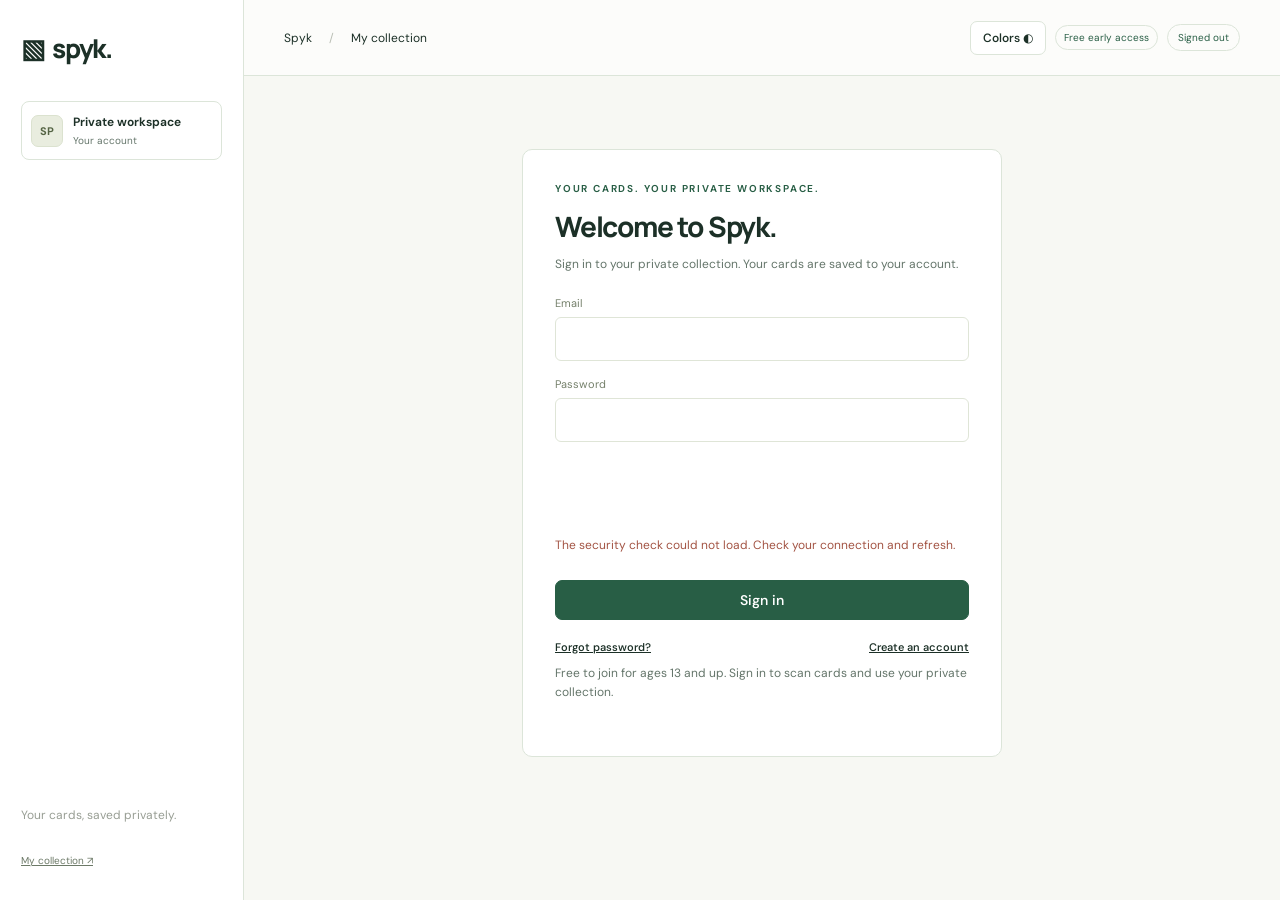
==== index.html @ b9aa3f54 "Deploy 7e55aa4 from ashtonarnold27/spyk Open public sign-up with a Turnstile bot check  Sign-up, sig" ====
<!doctype html><html lang="en"><head><meta charset="utf-8"><meta name="viewport" content="width=device-width,initial-scale=1"><meta name="referrer" content="no-referrer"><title>Spyk — Private account</title><link rel="stylesheet" href="style.css?v=8663f140e56a"><link rel="stylesheet" href="account.css?v=803fe51d1ccd"><link rel="stylesheet" href="spyk-theme.css?v=c31dade83430"><script src="brand.js?v=12ba08f41a28" defer></script></head><body class="account-page"><aside><a class="brand" href="/">▧ &nbsp;spyk.</a><div class="workspace"><span class="avatar">SP</span><div>Private workspace<small id="account-label">Your account</small></div></div><nav><button id="show-inventory" class="active">▦ <span>My inventory</span></button><button id="show-drafts">▤ <span>My listing drafts</span></button><button id="show-rules">↗ <span>My watch rules</span></button></nav><div class="sidebar-bottom"><p>Your cards, saved privately.</p><a href="/account.html">My collection ↗</a></div></aside><div class="shell"><header><div>Spyk <span class="slash">/</span> My collection</div><div class="actions"><div class="theme-control"><button class="theme-toggle" id="theme-toggle" type="button" aria-expanded="false" aria-controls="theme-options">Colors ◐</button><div class="theme-options" id="theme-options" role="group" aria-label="Color combinations" hidden><button type="button" data-theme-option="mint" aria-pressed="true"><span class="theme-chip mint" aria-hidden="true"></span>Forest &amp; lime</button><button type="button" data-theme-option="blue" aria-pressed="false"><span class="theme-chip blue" aria-hidden="true"></span>Ink &amp; sky</button><button type="button" data-theme-option="coral" aria-pressed="false"><span class="theme-chip coral" aria-hidden="true"></span>Plum &amp; peach</button></div></div><span class="account-free-badge">Free early access</span><span id="sync-status" class="local-pill">Signed out</span><button id="sign-out" hidden>Sign out</button><button id="delete-account" class="danger" hidden>Delete account</button></div></header><main id="account-main" aria-live="polite"><p>Loading secure account…</p></main></div><dialog id="account-modal"><div id="account-modal-body"></div></dialog><div id="account-toast" role="status"></div><script src="account-config.js?v=8004a2ff838c"></script><script src="account.js?v=3cec52e2eed4" defer></script></body></html>
---- style.css ----
@import url('https://fonts.googleapis.com/css2?family=DM+Sans:wght@400;450;500;550;600;650;700&family=Manrope:wght@400;500;600;650;700;750;800&display=swap');
:root{--ink:#202923;--muted:#7c837d;--green:#376548;--lime:#d9edaf;--line:#e6e9e2;--paper:#f7f8f4;--white:#fff;--amber:#9a702e}*{box-sizing:border-box}body{margin:0;background:var(--paper);color:var(--ink);font-family:'DM Sans',sans-serif;font-size:14px}button,input,select,textarea{font:inherit}button,a,input,select{touch-action:manipulation}button{cursor:pointer}button{border:1px solid var(--line);border-radius:7px;background:white;padding:10px 15px;color:var(--ink);font-weight:550}button:hover{background:#f0f4e9}button:focus-visible,a:focus-visible{outline:3px solid #94b777;outline-offset:3px}a{color:inherit}aside{width:244px;background:#fff;border-right:1px solid var(--line);position:fixed;inset:0 auto 0 0;padding:30px 21px;display:flex;flex-direction:column}.brand{font-family:Manrope,sans-serif;font-size:26px;font-weight:800;text-decoration:none;letter-spacing:-1.3px;display:flex;align-items:center;gap:8px}.mark{background:var(--green);color:var(--lime);font-size:25px;padding:0 6px;border-radius:7px;letter-spacing:0;transform:rotate(-7deg)}.brand-dot{color:var(--green);margin-left:-9px}.workspace{display:flex;align-items:center;gap:10px;margin:35px 0 32px;border:1px solid var(--line);padding:12px 9px;border-radius:8px;font-size:12px;font-weight:650}.workspace small{display:block;color:var(--muted);font-size:10px;margin-top:4px;font-weight:400}.avatar{background:#e9eddf;border:1px solid #dbe2cf;display:inline-grid;place-items:center;border-radius:7px;width:32px;height:32px;color:#556444;font-size:11px;font-weight:700}.nav-label{font-size:9px;font-weight:700;letter-spacing:1.5px;color:#93998f;display:flex;align-items:center;justify-content:space-between;margin:0 12px 14px}.nav-label button{padding:0;border:0;font-size:20px;background:none;color:var(--muted)}nav{margin-bottom:31px}nav button,#inventory-nav button{display:flex;align-items:center;gap:12px;width:100%;border:0;text-align:left;background:transparent;padding:13px 12px;margin:3px 0;color:#697168;font-size:13px}nav button.active{background:#eaf1e2;color:#365c3e}nav button span{flex:1}nav b{font-size:10px;background:#dbe6cd;padding:2px 6px;border-radius:4px}#inventory-nav button{font-size:12px}#inventory-nav .inv-dot{width:7px;height:7px;border-radius:50%;background:#a8bc92}#inventory-nav button.selected{background:#f4f6f0}#inventory-nav .count{margin-left:auto;color:#a1a79e}.sidebar-bottom{margin-top:auto;color:#6c7967;font-size:10px}.status-dot,.local-pill i{display:inline-block;width:5px;height:5px;background:#65965b;border-radius:50%;margin-right:5px}.sidebar-bottom p{font-size:12px;color:#989e94;line-height:1.8;margin:12px 0 25px}.sidebar-bottom button{background:none;border:0;border-top:1px solid var(--line);border-radius:0;width:100%;text-align:left;font-size:12px;padding-left:0}.shell{margin-left:244px}header{height:76px;border-bottom:1px solid var(--line);display:flex;align-items:center;justify-content:space-between;padding:0 40px;background:#fcfcfa;font-size:12px}.breadcrumb{color:#969b92}.slash{color:#b9beb4;margin:0 14px}.header-right{display:flex;align-items:center;gap:20px}.local-pill{font-size:10px;color:#7f8879;border:1px solid var(--line);padding:6px 10px;border-radius:30px}.small{width:29px;height:29px}main{max-width:1500px;margin:auto;padding:38px 40px;min-height:calc(100vh - 126px)}h1,h2,h3{font-family:Manrope,sans-serif}h1{font-size:32px;letter-spacing:-1.2px;margin:0 0 10px;font-weight:750}h2{font-size:19px;letter-spacing:-.5px;margin:0 0 8px}h3{font-size:14px;margin:0 0 8px}p{color:var(--muted);line-height:1.6;margin:0}.eyebrow{font-size:10px;letter-spacing:1.8px;color:#77876a;font-weight:650;margin-bottom:12px}.title-row{display:flex;align-items:center;justify-content:space-between;gap:20px;margin-bottom:30px}.actions{display:flex;gap:9px}.primary{background:var(--green);border-color:var(--green);color:white}.primary:hover{background:#294f37}.primary .plus{font-size:17px;margin-right:7px}.subtle{color:var(--muted);font-size:12px}.banner{border:1px solid #dce5cf;background:#f0f5e7;border-radius:8px;padding:13px 17px;display:flex;align-items:center;justify-content:space-between;gap:14px;font-size:12px;margin-bottom:25px;color:#647452}.banner button{padding:5px 10px;font-size:11px;background:transparent;border-color:#d0dabe}.stats{display:grid;grid-template-columns:repeat(4,1fr);gap:16px;margin-bottom:30px}.stat{border:1px solid var(--line);border-radius:10px;background:white;padding:20px}.stat:first-child{background:#edf2e5}.stat .label{font-size:11px;color:#788071;display:flex;justify-content:space-between}.stat .value{font-family:Manrope;font-size:29px;letter-spacing:-1px;font-weight:650;margin:15px 0 7px}.stat .note{font-size:10px;color:#90978a}.layout{display:grid;grid-template-columns:minmax(0,1fr) 272px;gap:22px}.panel{background:white;border:1px solid var(--line);border-radius:10px;overflow:hidden}.panel-head{padding:21px 22px 17px;display:flex;align-items:center;justify-content:space-between}.panel-head h2{font-size:16px;margin:0}.badge{font-size:10px;background:#f0f3eb;border-radius:4px;padding:4px 7px;color:#7a8570}.filters{display:flex;padding:0 22px 17px;gap:8px;flex-wrap:wrap}.filters button{font-size:11px;padding:7px 11px;border-color:transparent;background:#f5f6f2;color:#7c8375}.filters button.active{background:#e9f0df;color:#45603c;border-color:#d7e2c8}.search-row{border-block:1px solid var(--line);padding:13px 22px;display:flex;gap:10px;background:#fdfefb}.search{position:relative;flex:1}.search input{width:100%;background:#fff;border:1px solid var(--line);padding:9px 12px 9px 31px;border-radius:6px;font-size:11px}.search:before{content:'⌕';position:absolute;left:11px;top:7px;color:#8d9685;font-size:18px}select{border:1px solid var(--line);background:white;padding:8px 10px;border-radius:6px;font-size:11px;max-width:180px}table{width:100%;border-collapse:collapse;text-align:left}th{font-size:9px;font-weight:600;letter-spacing:.8px;color:#939a8c;background:#fbfcf8;padding:13px 12px;border-bottom:1px solid var(--line)}td{padding:15px 12px;border-bottom:1px solid #eef0e8;font-size:11px}th:first-child,td:first-child{padding-left:22px}tr:last-child td{border:0}tbody tr:hover{background:#fafbf6}.card-cell{display:flex;align-items:center;gap:12px}.card-art{width:34px;height:47px;border-radius:4px;border:2px solid #d2d5bc;background:linear-gradient(150deg,#8caa75,#e5e1b1);display:grid;place-items:center;font-size:20px;flex-shrink:0;color:white;box-shadow:0 2px 3px #17210d16}.card-art.magic{background:linear-gradient(145deg,#6b7783,#bcb6a2);border-color:#4c4b48}.card-art.onepiece{background:linear-gradient(145deg,#b67e62,#e4c19a);border-color:#c7aa80}.card-name{font-size:12px;font-weight:600;display:block;margin-bottom:5px}.card-meta{font-size:10px;color:#93988d;display:block;max-width:170px}.tag{font-size:9px;padding:4px 6px;border-radius:4px;background:#edf1e7;color:#6b7a5e;white-space:nowrap}.money{font-variant-numeric:tabular-nums;font-weight:600}.row-button{border:0;background:transparent;padding:6px;color:#8c9683}.table-foot{padding:15px 22px;border-top:1px solid var(--line);display:flex;justify-content:space-between;color:#939b8b;font-size:10px}.rail{display:flex;flex-direction:column;gap:18px}.capture-promo{background:#e8efdc;border:1px solid #dce5cb;border-radius:10px;padding:24px 21px;position:relative;overflow:hidden}.scan-illustration{height:111px;display:grid;place-items:center;position:relative;margin-bottom:18px}.scan-frame{position:absolute;width:110px;height:100px;border:1px solid #b4c59d;border-radius:9px}.scan-line{height:1px;background:#8caa67;width:134px;position:absolute;top:57px;box-shadow:0 0 9px #88ae58}.scan-card{width:53px;height:77px;background:linear-gradient(145deg,#8aa271,#d8dba9);border:4px solid #e8edca;box-shadow:0 6px 12px #52683f25;border-radius:5px;transform:rotate(-12deg);display:grid;place-items:center;font-size:25px;color:#eef1d0}.capture-promo p{font-size:11px;color:#7d896e;margin:8px 0 17px}.capture-promo button{width:100%;font-size:11px}.rail .panel{padding:21px}.rail h3{font-size:12px}.game-summary{display:flex;align-items:center;margin-top:19px;gap:9px;font-size:11px}.game-summary b{margin-left:auto;font-size:11px}.mini-dot{width:7px;height:7px;background:#a7bd80;border-radius:2px}.mini-dot.magic{background:#93a5ae}.mini-dot.onepiece{background:#d2aa7a}.progress{height:5px;background:#eff1e9;display:flex;margin:17px 0 0;border-radius:10px;overflow:hidden}.connection{font-size:10px;display:flex;justify-content:space-between;gap:8px;margin-top:14px;color:#7d8674}.pending{color:#a08450}.empty{padding:60px 20px;text-align:center}.empty .empty-icon{font-size:35px;color:#a2b88d;margin-bottom:13px}.empty p{font-size:12px;max-width:350px;margin:8px auto 20px}.section-grid{display:grid;grid-template-columns:1.1fr 1fr;gap:24px}.pad{padding:27px}.upload-zone{border:1px dashed #bdcbaa;border-radius:10px;background:#f6f9f1;min-height:260px;display:flex;flex-direction:column;align-items:center;justify-content:center;gap:12px;padding:25px;text-align:center}.upload-zone img{max-height:240px;max-width:100%;border-radius:7px}.upload-zone label{cursor:pointer}.upload-zone input{max-width:230px;font-size:12px}.steps{counter-reset:step;margin-top:24px}.step{display:flex;gap:13px;margin:22px 0;font-size:12px}.step:before{counter-increment:step;content:counter(step);width:25px;height:25px;display:grid;place-items:center;border:1px solid var(--line);border-radius:50%;flex-shrink:0;font-size:10px;color:#7b8c6a}.step p{font-size:11px}.notice{font-size:11px;background:#faf6ed;color:#9b8354;padding:13px;border-radius:7px;line-height:1.7}.draft{padding:22px;border-bottom:1px solid var(--line);display:flex;align-items:start;justify-content:space-between;gap:20px}.draft p{font-size:12px}.draft h3{line-height:1.5}.rule{padding:23px;border-bottom:1px solid var(--line);display:flex;align-items:center;gap:16px}.rule .rule-icon{width:35px;height:35px;display:grid;place-items:center;border-radius:8px;background:#edf2e3;color:#6b8053;font-size:20px}.rule .grow{flex:1}.rule p{font-size:11px}.rule h3{margin-bottom:5px}footer{height:50px;padding:0 40px;display:flex;align-items:center;justify-content:space-between;color:#9aa28f;font-size:9px;letter-spacing:1px}dialog{border:1px solid var(--line);border-radius:13px;padding:28px;width:min(580px,calc(100% - 24px));max-height:90vh;color:var(--ink);box-shadow:0 20px 100px #24331e30}dialog::backdrop{background:#18231366;backdrop-filter:blur(3px)}.modal-heading{display:flex;justify-content:space-between;align-items:center;margin-bottom:20px}.modal-heading h2{margin:0}.close{border:0;background:none;padding:3px 8px;font-size:22px;color:#929b88}.form-grid{display:grid;grid-template-columns:1fr 1fr;gap:15px}.field{display:flex;flex-direction:column;gap:7px;font-size:11px;color:#75806b}.field.full{grid-column:1/-1}.field input,.field select,.field textarea{width:100%;max-width:none;border:1px solid #dfe5d7;border-radius:6px;padding:10px 11px;background:#fff;color:var(--ink);font-size:12px}.field textarea{min-height:110px;resize:vertical}.form-actions{display:flex;justify-content:flex-end;gap:8px;margin-top:23px}.form-help{font-size:10px;color:#929b87;line-height:1.6;margin-top:14px}#toast{position:fixed;bottom:25px;left:50%;transform:translateX(-50%);border-radius:8px;background:#2f5039;color:white;padding:13px 23px;font-size:12px;box-shadow:0 7px 30px #22331925;opacity:0;pointer-events:none;transition:opacity .2s;z-index:5}#toast.show{opacity:1}.connection-block{border-bottom:1px solid var(--line);padding:16px 0}.connection-block h3{font-size:12px}.connection-block p{font-size:11px}.danger{color:#a35444}.inline-actions{display:flex;gap:8px;flex-wrap:wrap}.inline-actions button{font-size:11px}.table-scroll{overflow:auto}.preview-text{white-space:pre-wrap;font-size:12px;line-height:1.8;background:#f7f9f3;padding:17px;border-radius:8px}.checkline{display:flex;gap:8px;align-items:center;font-size:12px;margin-top:16px}.link-button{background:none;border:0;padding:0;text-decoration:underline;color:#6e8356;font-size:11px}.mobile-brand{display:none}
@media(min-width:1500px){main{padding-top:48px}}@media(max-width:1200px){aside{width:210px;padding-inline:16px}.shell{margin-left:210px}main{padding:30px 25px}.layout{grid-template-columns:minmax(0,1fr)}.rail{display:grid;grid-template-columns:repeat(3,1fr)}.scan-illustration{display:none}.capture-promo{padding:21px}.capture-promo p{margin-top:8px}.stats{gap:10px}.stat{padding:17px}.hide-medium{display:none}}@media(max-width:760px){aside{position:static;width:100%;padding:15px 18px;border-right:0;border-bottom:1px solid var(--line)}.brand{font-size:23px}.workspace,.nav-label,#inventory-nav,.sidebar-bottom{display:none}nav{display:flex;margin:15px 0 0;gap:4px;overflow:auto}nav button{padding:9px;white-space:nowrap;font-size:11px;gap:7px}nav b{display:none}.shell{margin:0}header{height:50px;padding:0 20px}.header-right .avatar{display:none}main{padding:25px 18px}h1{font-size:28px}.title-row{align-items:start;flex-direction:column;gap:17px}.title-row p{font-size:12px}.stats{grid-template-columns:1fr 1fr;margin-bottom:20px}.stat .value{font-size:24px}.stat .note{font-size:9px}.banner{font-size:10px}.rail{grid-template-columns:1fr}.rail .panel{display:none}.capture-promo{display:none}.search-row{padding:12px}.filters{padding-inline:12px}.panel-head{padding-inline:15px}.table-scroll{width:100%}table{min-width:590px}.section-grid{grid-template-columns:1fr}.pad{padding:20px}.draft{flex-direction:column}.rule{padding:18px;flex-wrap:wrap}footer{padding:0 18px;font-size:8px}footer span:last-child{display:none}.form-grid{gap:12px}.form-grid .field{grid-column:1/-1}.actions{flex-wrap:wrap}}
/* Shareable concept presentation */
body.landing aside,body.landing header,body.landing footer{display:none}body.landing .shell{margin:0}body.landing main{max-width:1320px;padding:0 55px 55px}.welcome-nav{height:100px;display:flex;align-items:center;justify-content:space-between;gap:20px;border-bottom:1px solid var(--line)}.welcome-nav .brand{font-size:25px;color:var(--green)}.concept-pill{font-size:9px;letter-spacing:1.6px;border:1px solid #dce3d2;border-radius:30px;padding:8px 12px;color:#7e8c70}.hero{display:grid;grid-template-columns:1.15fr 1fr;align-items:center;min-height:580px;gap:38px}.hero h1{font-size:57px;line-height:1.14;letter-spacing:-2.7px;font-weight:750;margin:21px 0}.hero h1 em{font-family:Georgia,serif;font-weight:400;color:#5b7950;letter-spacing:-1.5px}.hero-copy>p{font-size:16px;line-height:1.8;max-width:440px}.hero .actions{margin-top:28px}.hero .primary{padding:14px 19px}.hero .primary span{padding-left:20px}.hero-fine{font-size:10px;color:#8b9581;margin-top:16px}.game-chips{display:flex;gap:9px;margin-top:35px;flex-wrap:wrap}.game-chips span{border:1px solid #dfe5d6;border-radius:30px;padding:6px 10px;color:#7d8970;font-size:10px}.hero-visual{position:relative;height:430px;background:radial-gradient(ellipse,#e0e9cb 0%,#eef3e5 45%,transparent 71%)}.hero-card{position:absolute;width:183px;height:270px;border-radius:12px;padding:17px;box-shadow:0 22px 35px #31452a22;display:flex;flex-direction:column;justify-content:space-between;border:7px solid #e5e5ca}.hero-card>span{font-size:8px;letter-spacing:1.5px}.hero-card>div{font-size:93px;align-self:center;text-shadow:0 5px 25px #e9f3b744}.hero-card h3{font-size:23px;line-height:1.3;letter-spacing:-1px}.hero-card small{font-size:7px;letter-spacing:1.7px}.front-card{background:linear-gradient(155deg,#bed09b,#7e9d68 60%,#3e6749);color:#fff;left:95px;top:75px;transform:rotate(-9deg)}.back-card{background:linear-gradient(155deg,#a4b1b5,#4b6369);color:#e9eedf;left:222px;top:45px;transform:rotate(13deg)}.floating-note{position:absolute;top:24px;left:25px;font-size:9px;letter-spacing:1px;color:#758566;background:#fff9;padding:10px 12px;border:1px solid #dbe4ce;border-radius:6px;z-index:2}.floating-alert{position:absolute;bottom:20px;left:18px;right:5px;background:#fff;border:1px solid #dee6d3;border-radius:10px;padding:19px;box-shadow:0 10px 20px #384d2720;display:flex;align-items:center;gap:12px}.floating-alert b{font-size:12px}.floating-alert small{display:block;font-size:10px;color:#929c86;margin-top:7px}.alert-glyph{background:#e7f0d8;color:#5c7e3d;width:38px;height:38px;border-radius:8px;display:inline-grid;place-items:center;font-size:24px;flex-shrink:0}.journey{border-top:1px solid var(--line);padding:45px 0}.journey h2{font-size:27px;margin:13px 0 30px;letter-spacing:-1px}.journey-grid{display:grid;grid-template-columns:repeat(4,1fr);gap:30px}.journey-grid article>span{font-size:10px;color:#93a180;display:block;margin-bottom:19px}.journey-grid h3{font-size:14px}.journey-grid p{font-size:12px;line-height:1.8}.honest-panel{background:#eaf0e0;border:1px solid #dce5cd;border-radius:13px;display:grid;grid-template-columns:1fr 1fr;gap:60px;padding:38px;margin-top:10px}.honest-panel h2{font-size:25px;line-height:1.4}.honest-panel p{font-size:12px;line-height:1.8}.honest-details>b{font-size:12px;display:block;margin-bottom:6px}.honest-details p{margin-bottom:18px}.demo-strip{display:flex;gap:10px;font-size:9px;letter-spacing:.7px;color:#7b8b68;margin:-10px 0 20px;align-items:center}.demo-strip span{font-size:10px;letter-spacing:0;color:#8e9883;flex:1}.demo-strip button{background:none;padding:4px;border:0;font-size:10px;color:#758765}.sample-capture{background:#e8efdd;border:1px solid #d9e3cb;border-radius:10px;padding:26px;margin-bottom:24px;display:flex;gap:25px;align-items:center;justify-content:space-between}.sample-capture h2{margin:13px 0 8px}.sample-capture p{font-size:12px;max-width:500px}.sample-buttons{display:flex;flex-direction:column;gap:8px;min-width:160px}.sample-buttons button{font-size:11px}.scan-match{display:flex;align-items:center;gap:23px;padding:20px;background:#f3f7eb;border-radius:8px}.scan-match .card-art{width:70px;height:100px;font-size:42px}.scan-match p{font-size:12px}.review-details{display:grid;grid-template-columns:1fr 1fr;gap:17px;margin:25px 0}.review-details span{font-size:11px;color:#8b947f}.review-details b{display:block;margin-top:7px;color:var(--ink);font-size:12px}.example-alerts{margin-top:24px}.alert-example{display:flex;align-items:start;gap:17px;padding:25px 0}.alert-example p{font-size:11px}.example-prices{display:flex;align-items:center;gap:20px;margin:17px 0}.example-prices b{font-size:24px;letter-spacing:-.7px}.example-prices b span{color:#a3b58c;padding:0 8px}.example-prices strong{font-size:11px;color:#56743e;background:#edf4e3;padding:6px 9px;border-radius:20px}.earnings-filters{align-items:center;padding:0;margin-bottom:22px}.earnings-filters .subtle{margin-left:auto;font-size:10px}.channel-grid{display:grid;grid-template-columns:1fr 1fr;gap:20px;margin-bottom:24px}.channel-heading{display:flex;align-items:center;justify-content:space-between}.channel-metrics{display:flex;gap:50px;margin:24px 0}.channel-metrics small{display:block;font-size:10px;color:#8d9782;margin-bottom:8px}.channel-metrics b{font-family:Manrope;font-size:25px;letter-spacing:-.7px}.bar-comparison{height:8px;background:#eef2e7;border-radius:20px;overflow:hidden;margin:20px 0 12px}.bar-comparison span{height:100%;display:block;background:#9ab478}.channel-grid .subtle{font-size:10px}
@media(max-width:950px){body.landing main{padding:0 30px 30px}.hero h1{font-size:43px}.hero{gap:0;min-height:520px}.hero-visual{transform:scale(.8);transform-origin:center}.hero .actions{flex-direction:column;align-items:start}.hero-fine{font-size:9px}.concept-pill{display:none}.journey-grid{gap:20px}.honest-panel{gap:30px;padding:28px}}@media(max-width:650px){body.landing main{padding:0 20px 25px}.welcome-nav{height:78px}.welcome-nav button{font-size:10px;padding:10px}.hero{grid-template-columns:1fr;padding-top:35px}.hero h1{font-size:43px}.hero-copy>p{font-size:14px}.hero .actions{flex-direction:row}.hero .actions button{font-size:11px;padding:11px 12px}.hero-visual{height:370px;transform:scale(.85);width:380px;max-width:100%;margin:auto}.back-card{left:180px}.front-card{left:55px}.floating-alert{right:0;left:0}.hero .eyebrow{font-size:8px}.game-chips{margin-top:25px}.journey{padding:30px 0}.journey h2{font-size:24px}.journey-grid{grid-template-columns:1fr 1fr;row-gap:30px}.honest-panel{grid-template-columns:1fr;gap:25px;padding:23px}.demo-strip{flex-wrap:wrap;line-height:1.6}.demo-strip span{flex-basis:75%}.sample-capture{flex-direction:column;align-items:stretch;padding:20px}.sample-buttons{flex-direction:row;flex-wrap:wrap}.sample-buttons button{flex:1}.channel-grid{grid-template-columns:1fr}.channel-metrics{justify-content:space-between;gap:15px}.example-prices{flex-wrap:wrap;gap:12px}.scan-match{padding:15px;gap:15px}.scan-match .badge{font-size:8px}.scan-match h2{font-size:17px}.scan-match .card-art{width:50px;height:73px;font-size:30px}}

@media(max-width:650px){.welcome-nav{flex-wrap:wrap;height:auto;padding:19px 0;gap:14px}.welcome-nav .brand{width:100%}.welcome-nav .account-hero-link{font-size:11px;margin:0}.welcome-nav>button{margin-left:auto}}
---- account.css ----
.auth-panel{max-width:480px;margin:35px auto;padding:32px}.auth-panel h1{font-size:28px}.auth-panel p{font-size:12px;margin:10px 0 22px}.auth-panel .field{margin:16px 0}.auth-panel input{font-size:14px;padding:12px}.auth-panel .primary{width:100%;margin-top:12px}.auth-actions{display:flex;justify-content:space-between;gap:15px;margin-top:20px}.auth-actions button{border:0;background:none;padding:0;font-size:11px;text-decoration:underline}.auth-result{padding:12px;border-radius:6px;background:#edf3e5;font-size:12px;margin:16px 0;line-height:1.7}.auth-error{color:#a35444;font-size:12px;margin:12px 0;line-height:1.7}.account-card{padding:20px;border-bottom:1px solid var(--line);display:flex;justify-content:space-between;gap:16px;align-items:center}.account-card h3{margin-bottom:8px}.account-card p{font-size:11px}.account-card:last-child{border:0}.cloud-stats{grid-template-columns:repeat(3,1fr)}.account-empty{padding:45px 20px;text-align:center}.account-empty p{margin:10px auto 22px;max-width:400px;font-size:12px}.inventory-select{font-size:12px;max-width:260px}.account-photo{max-height:180px;max-width:100%;border-radius:7px;margin-top:10px}.photo-row{margin-top:20px;padding-top:17px;border-top:1px solid var(--line)}.photo-row p{font-size:11px;margin-bottom:10px}.photo-row input{max-width:100%;font-size:12px}.photo-row button{margin-top:10px;font-size:11px}#account-toast{position:fixed;bottom:24px;left:50%;transform:translateX(-50%);background:#31543c;color:white;padding:13px 22px;border-radius:8px;font-size:12px;display:none;z-index:10}#account-toast.visible{display:block}.failure-panel{max-width:650px;margin:auto}.failure-panel p{margin:15px 0}.account-detail{font-size:12px;color:#7c837d;line-height:1.8}.cloud-note{font-size:11px;margin:18px 0;color:#8b957e}.signed-out aside nav{display:none}.photo-preview{margin-top:15px}button[disabled]{opacity:.55;cursor:wait}.row-actions{display:flex;gap:8px;flex-wrap:wrap}.row-actions button{font-size:11px}.pending-feature{padding:22px;margin-bottom:20px;background:#eef3e7;border-radius:9px;border:1px solid #dfe7d4;font-size:12px;line-height:1.8}.account-hero-link{display:inline-block;font-weight:600;color:#376548;margin-right:10px;text-decoration:none;font-size:12px}@media(max-width:650px){.auth-panel{padding:24px;margin-top:15px}.cloud-stats{grid-template-columns:1fr}.account-card{align-items:start;flex-direction:column}.inventory-select{max-width:100%;width:100%}.row-actions{width:100%}.row-actions button{flex:1}header{font-size:10px}.local-pill{font-size:9px;padding:5px}#account-label{max-width:160px;overflow:hidden;text-overflow:ellipsis}header .actions{gap:7px}}

.inventory-art{width:88px;min-width:88px;min-height:123px;display:grid;place-items:center;background:var(--panel,#f2f2ed);border-radius:7px;overflow:hidden}.inventory-art span{font-size:10px;text-align:center;padding:8px}.inventory-reference{width:88px;height:123px;object-fit:contain}.inventory-reference[hidden]{display:none}.inventory-card-details{flex:1;min-width:0}@media(max-width:650px){.account-card{display:grid;grid-template-columns:72px minmax(0,1fr)}.inventory-art{width:72px;min-width:72px;min-height:101px}.inventory-reference{width:72px;height:101px}.account-card .row-actions{grid-column:1/-1}}
.auth-panel select[name=birth_year]{font-size:14px;padding:11px;border:1px solid var(--line);border-radius:7px;background:#fff;color:var(--ink);max-width:100%}
.auth-panel .check{display:flex;gap:9px;align-items:flex-start;font-size:12px;line-height:1.45;margin:14px 0 18px;color:var(--ink);max-width:none;overflow:visible;white-space:normal}
.auth-panel .check input{width:auto;margin:2px 0 0;padding:0}
.danger-button{background:#a35444!important;border-color:#a35444!important;color:#fff!important}

.auth-captcha{margin:12px 0 4px;min-height:65px}
---- spyk-theme.css ----
:root{--brand:#285e45;--accent:#c5f38e;--accent-ink:#173927;--hero:#142e27;--hero-muted:#c2d1c7;--soft:#edf4e8;--paper:#f7f8f3;--ink:#1c3027;--muted:#64756a;--line:#dce5d9;--green:var(--brand);--lime:var(--accent)}
:root[data-spyk-theme=blue]{--brand:#294fcb;--accent:#b8e4ff;--accent-ink:#162f56;--hero:#13264b;--hero-muted:#c5cee1;--soft:#eaf0ff;--paper:#f5f7fc;--ink:#1d2f4d;--muted:#66748c;--line:#dce3f0}
:root[data-spyk-theme=coral]{--brand:#853d68;--accent:#ffc5a6;--accent-ink:#51253d;--hero:#372037;--hero-muted:#dbc4d1;--soft:#f8eaf1;--paper:#fbf7f8;--ink:#3a2837;--muted:#806c7b;--line:#eadce4}
body{background:var(--paper);color:var(--ink)}.brand,.scanner-page header .brand{color:var(--ink)}.brand-symbol{display:inline-grid;place-items:center;width:32px;height:32px;border-radius:10px;background:var(--brand);color:white;font-size:22px;line-height:1;letter-spacing:0}.primary{background:var(--brand);border-color:var(--brand);color:#fff}.primary:hover{background:var(--hero)}button:focus-visible,a:focus-visible,input:focus-visible,select:focus-visible,summary:focus-visible{outline:3px solid var(--brand);outline-offset:3px}.eyebrow{color:var(--brand)}nav button.active,.stat:first-child,.badge,.identity-read{background:var(--soft);color:var(--brand)}.panel,aside{border-color:var(--line)}.local-pill{color:var(--brand)}.theme-control{position:relative}.theme-toggle{font-size:12px;padding:8px 12px;white-space:nowrap}.theme-options{position:absolute;right:0;top:calc(100% + 10px);width:235px;z-index:80;background:white;border:1px solid var(--line);border-radius:14px;padding:8px;box-shadow:0 14px 35px #142e2720}.theme-options[hidden]{display:none}.theme-options button{display:flex;align-items:center;gap:10px;width:100%;border:0;padding:12px;text-align:left;background:transparent}.theme-options button[aria-pressed=true]{background:var(--soft);color:var(--brand)}.theme-chip{display:inline-flex;width:36px;height:22px;border-radius:5px;overflow:hidden;flex-shrink:0}.theme-chip:before,.theme-chip:after{content:'';width:50%;height:100%}.theme-chip.mint:before{background:#142e27}.theme-chip.mint:after{background:#c5f38e}.theme-chip.blue:before{background:#13264b}.theme-chip.blue:after{background:#b8e4ff}.theme-chip.coral:before{background:#372037}.theme-chip.coral:after{background:#ffc5a6}.scanner-context{display:flex;align-items:center;justify-content:space-between;gap:16px;padding:15px 20px;margin-bottom:20px;font-size:12px;line-height:1.6;background:var(--soft);border-radius:12px}.scanner-context a{font-weight:700;color:var(--brand)}.scanner-page .photo-picker{background:var(--soft);border-color:var(--brand)}.scanner-page .capture-panel summary,.scanner-page .candidate .visual-hint{color:var(--muted)}.scanner-page #catalog-status,.scanner-page #scan-progress{color:var(--brand)}.scanner-page #catalog-status.error,.scanner-page #scan-progress.error{color:#a23d35}.scanner-page .identity-confirmed{background:var(--soft);color:var(--brand)}.auth-panel .auth-availability{padding:12px 14px;background:var(--soft);border:1px solid var(--line);border-radius:9px;color:var(--ink);font-size:12px;line-height:1.7;margin:16px 0}.auth-panel .auth-actions a{font-size:12px;color:var(--brand)}.account-free-badge{font-size:10px;color:var(--brand);border:1px solid var(--line);padding:5px 8px;border-radius:20px}.account-page .sidebar-bottom a{line-height:1.8}.account-page header .actions{align-items:center}.account-page .form-help{color:var(--muted)}@media(max-width:650px){.theme-options{right:0;width:210px}.scanner-page header{gap:12px}.scanner-page header .actions{align-items:center;gap:7px}.scanner-page header .brand{font-size:20px}.scanner-page .account-hero-link{font-size:11px}.scanner-context{align-items:flex-start;flex-direction:column;gap:5px}.account-page .account-free-badge{display:none}.account-page header{padding:0 18px}.account-page header .slash{margin:0 6px}}
#identify-card,.collection-scanner #confirm-card{color:var(--ink);border-color:var(--line)}.identity-note,.identity-footnote{color:var(--muted)}.identity-read,.identity-confirmed{background:var(--soft);color:var(--brand)}#identify-card::backdrop{background:color-mix(in srgb,var(--hero) 86%,transparent)}
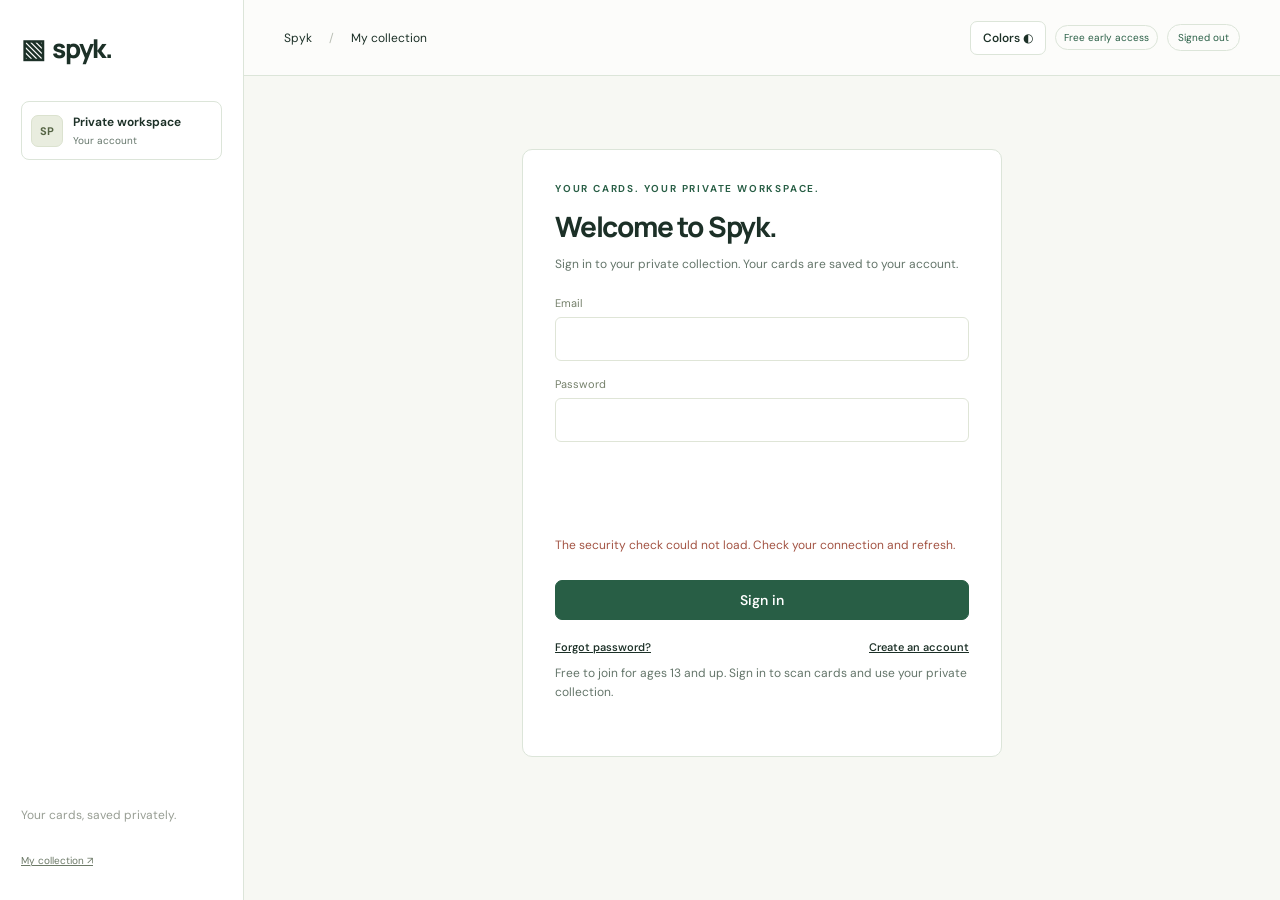
==== commit bec86dcd: "Deploy 0613060 from ashtonarnold27/spyk Merge pull request #2 from ashtonarnold27/claude/card-pictur" ====
--- a/index.html
+++ b/index.html
@@ -1 +1 @@
-<!doctype html><html lang="en"><head><meta charset="utf-8"><meta name="viewport" content="width=device-width,initial-scale=1"><meta name="referrer" content="no-referrer"><title>Spyk — Private account</title><link rel="stylesheet" href="style.css?v=8663f140e56a"><link rel="stylesheet" href="account.css?v=803fe51d1ccd"><link rel="stylesheet" href="spyk-theme.css?v=c31dade83430"><script src="brand.js?v=12ba08f41a28" defer></script></head><body class="account-page"><aside><a class="brand" href="/">▧ &nbsp;spyk.</a><div class="workspace"><span class="avatar">SP</span><div>Private workspace<small id="account-label">Your account</small></div></div><nav><button id="show-inventory" class="active">▦ <span>My inventory</span></button><button id="show-drafts">▤ <span>My listing drafts</span></button><button id="show-rules">↗ <span>My watch rules</span></button></nav><div class="sidebar-bottom"><p>Your cards, saved privately.</p><a href="/account.html">My collection ↗</a></div></aside><div class="shell"><header><div>Spyk <span class="slash">/</span> My collection</div><div class="actions"><div class="theme-control"><button class="theme-toggle" id="theme-toggle" type="button" aria-expanded="false" aria-controls="theme-options">Colors ◐</button><div class="theme-options" id="theme-options" role="group" aria-label="Color combinations" hidden><button type="button" data-theme-option="mint" aria-pressed="true"><span class="theme-chip mint" aria-hidden="true"></span>Forest &amp; lime</button><button type="button" data-theme-option="blue" aria-pressed="false"><span class="theme-chip blue" aria-hidden="true"></span>Ink &amp; sky</button><button type="button" data-theme-option="coral" aria-pressed="false"><span class="theme-chip coral" aria-hidden="true"></span>Plum &amp; peach</button></div></div><span class="account-free-badge">Free early access</span><span id="sync-status" class="local-pill">Signed out</span><button id="sign-out" hidden>Sign out</button><button id="delete-account" class="danger" hidden>Delete account</button></div></header><main id="account-main" aria-live="polite"><p>Loading secure account…</p></main></div><dialog id="account-modal"><div id="account-modal-body"></div></dialog><div id="account-toast" role="status"></div><script src="account-config.js?v=8004a2ff838c"></script><script src="account.js?v=3cec52e2eed4" defer></script></body></html>
+<!doctype html><html lang="en"><head><meta charset="utf-8"><meta name="viewport" content="width=device-width,initial-scale=1"><meta name="referrer" content="no-referrer"><title>Spyk — Private account</title><link rel="stylesheet" href="style.css?v=8663f140e56a"><link rel="stylesheet" href="account.css?v=8d01d3ca494d"><link rel="stylesheet" href="spyk-theme.css?v=c31dade83430"><script src="brand.js?v=12ba08f41a28" defer></script></head><body class="account-page"><aside><a class="brand" href="/">▧ &nbsp;spyk.</a><div class="workspace"><span class="avatar">SP</span><div>Private workspace<small id="account-label">Your account</small></div></div><nav><button id="show-inventory" class="active">▦ <span>My inventory</span></button><button id="show-drafts">▤ <span>My listing drafts</span></button><button id="show-rules">↗ <span>My watch rules</span></button><button id="show-profile">◉ <span>My public profile</span></button></nav><div class="sidebar-bottom"><p>Your cards, saved privately.</p><a href="/account.html">My collection ↗</a></div></aside><div class="shell"><header><div>Spyk <span class="slash">/</span> My collection</div><div class="actions"><div class="theme-control"><button class="theme-toggle" id="theme-toggle" type="button" aria-expanded="false" aria-controls="theme-options">Colors ◐</button><div class="theme-options" id="theme-options" role="group" aria-label="Color combinations" hidden><button type="button" data-theme-option="mint" aria-pressed="true"><span class="theme-chip mint" aria-hidden="true"></span>Forest &amp; lime</button><button type="button" data-theme-option="blue" aria-pressed="false"><span class="theme-chip blue" aria-hidden="true"></span>Ink &amp; sky</button><button type="button" data-theme-option="coral" aria-pressed="false"><span class="theme-chip coral" aria-hidden="true"></span>Plum &amp; peach</button></div></div><span class="account-free-badge">Free early access</span><span id="sync-status" class="local-pill">Signed out</span><button id="sign-out" hidden>Sign out</button><button id="delete-account" class="danger" hidden>Delete account</button></div></header><main id="account-main" aria-live="polite"><p>Loading secure account…</p></main></div><dialog id="account-modal"><div id="account-modal-body"></div></dialog><div id="account-toast" role="status"></div><script src="account-config.js?v=8004a2ff838c"></script><script src="account.js?v=1a332f5be87a" defer></script></body></html>
--- a/account.css
+++ b/account.css
@@ -7,3 +7,4 @@
 .danger-button{background:#a35444!important;border-color:#a35444!important;color:#fff!important}
 
 .auth-captcha{margin:12px 0 4px;min-height:65px}
+.profile-form{max-width:720px;display:flex;flex-direction:column;gap:6px}.profile-form>.field{margin-top:14px}.profile-form fieldset{border:1px solid var(--line);border-radius:8px;padding:14px 16px;margin:14px 0 0}.profile-form legend{font-size:11px;color:#75806b;padding:0 6px}.profile-games{display:flex;gap:18px;flex-wrap:wrap}.profile-form .check{display:flex;gap:8px;align-items:center;font-size:12px}.profile-form .pending-feature{margin-top:14px}.city-picker{margin-top:14px}.city-results{display:flex;flex-direction:column;border:1px solid var(--line);border-radius:6px;overflow:hidden}.city-results:empty{display:none}.city-results button{border:0;border-radius:0;text-align:left;border-bottom:1px solid var(--line);font-size:12px;font-weight:450}.city-results button:last-child{border-bottom:0}.city-results p{margin:0;padding:8px 11px}
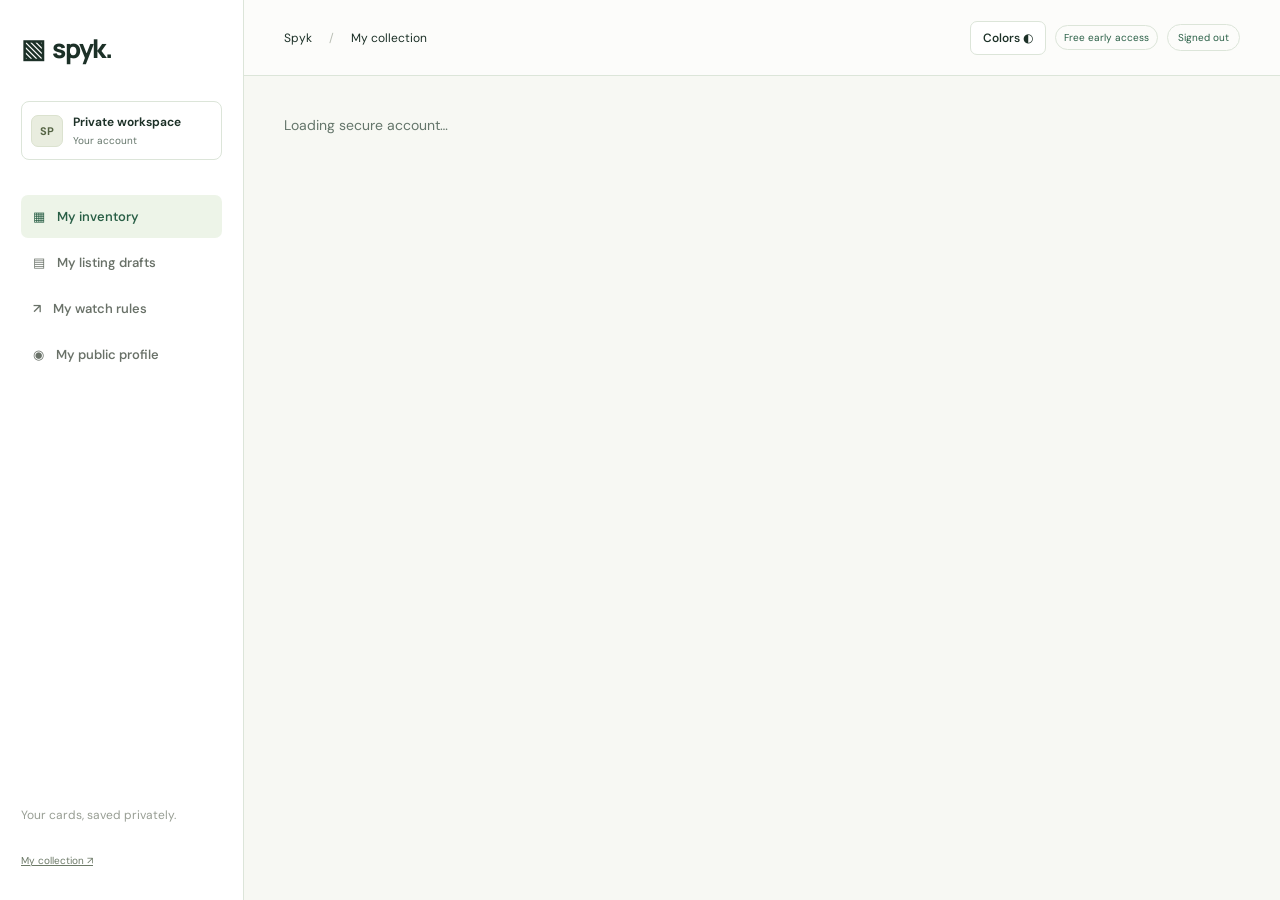
==== commit 66343c13: "Deploy 143ae16 from ashtonarnold27/spyk Merge pull request #4 from ashtonarnold27/claude/trade-and-w" ====
--- a/index.html
+++ b/index.html
@@ -1 +1 @@
-<!doctype html><html lang="en"><head><meta charset="utf-8"><meta name="viewport" content="width=device-width,initial-scale=1"><meta name="referrer" content="no-referrer"><title>Spyk — Private account</title><link rel="stylesheet" href="style.css?v=8663f140e56a"><link rel="stylesheet" href="account.css?v=8d01d3ca494d"><link rel="stylesheet" href="spyk-theme.css?v=c31dade83430"><script src="brand.js?v=12ba08f41a28" defer></script></head><body class="account-page"><aside><a class="brand" href="/">▧ &nbsp;spyk.</a><div class="workspace"><span class="avatar">SP</span><div>Private workspace<small id="account-label">Your account</small></div></div><nav><button id="show-inventory" class="active">▦ <span>My inventory</span></button><button id="show-drafts">▤ <span>My listing drafts</span></button><button id="show-rules">↗ <span>My watch rules</span></button><button id="show-profile">◉ <span>My public profile</span></button></nav><div class="sidebar-bottom"><p>Your cards, saved privately.</p><a href="/account.html">My collection ↗</a></div></aside><div class="shell"><header><div>Spyk <span class="slash">/</span> My collection</div><div class="actions"><div class="theme-control"><button class="theme-toggle" id="theme-toggle" type="button" aria-expanded="false" aria-controls="theme-options">Colors ◐</button><div class="theme-options" id="theme-options" role="group" aria-label="Color combinations" hidden><button type="button" data-theme-option="mint" aria-pressed="true"><span class="theme-chip mint" aria-hidden="true"></span>Forest &amp; lime</button><button type="button" data-theme-option="blue" aria-pressed="false"><span class="theme-chip blue" aria-hidden="true"></span>Ink &amp; sky</button><button type="button" data-theme-option="coral" aria-pressed="false"><span class="theme-chip coral" aria-hidden="true"></span>Plum &amp; peach</button></div></div><span class="account-free-badge">Free early access</span><span id="sync-status" class="local-pill">Signed out</span><button id="sign-out" hidden>Sign out</button><button id="delete-account" class="danger" hidden>Delete account</button></div></header><main id="account-main" aria-live="polite"><p>Loading secure account…</p></main></div><dialog id="account-modal"><div id="account-modal-body"></div></dialog><div id="account-toast" role="status"></div><script src="account-config.js?v=8004a2ff838c"></script><script src="account.js?v=1a332f5be87a" defer></script></body></html>
+<!doctype html><html lang="en"><head><meta charset="utf-8"><meta name="viewport" content="width=device-width,initial-scale=1"><meta name="referrer" content="no-referrer"><title>Spyk — Private account</title><link rel="stylesheet" href="style.css?v=8663f140e56a"><link rel="stylesheet" href="account.css?v=d723fa19c230"><link rel="stylesheet" href="spyk-theme.css?v=c31dade83430"><script src="brand.js?v=12ba08f41a28" defer></script></head><body class="account-page"><aside><a class="brand" href="/">▧ &nbsp;spyk.</a><div class="workspace"><span class="avatar">SP</span><div>Private workspace<small id="account-label">Your account</small></div></div><nav><button id="show-inventory" class="active">▦ <span>My inventory</span></button><button id="show-drafts">▤ <span>My listing drafts</span></button><button id="show-rules">↗ <span>My watch rules</span></button><button id="show-profile">◉ <span>My public profile</span></button></nav><div class="sidebar-bottom"><p>Your cards, saved privately.</p><a href="/account.html">My collection ↗</a></div></aside><div class="shell"><header><div>Spyk <span class="slash">/</span> My collection</div><div class="actions"><div class="theme-control"><button class="theme-toggle" id="theme-toggle" type="button" aria-expanded="false" aria-controls="theme-options">Colors ◐</button><div class="theme-options" id="theme-options" role="group" aria-label="Color combinations" hidden><button type="button" data-theme-option="mint" aria-pressed="true"><span class="theme-chip mint" aria-hidden="true"></span>Forest &amp; lime</button><button type="button" data-theme-option="blue" aria-pressed="false"><span class="theme-chip blue" aria-hidden="true"></span>Ink &amp; sky</button><button type="button" data-theme-option="coral" aria-pressed="false"><span class="theme-chip coral" aria-hidden="true"></span>Plum &amp; peach</button></div></div><span class="account-free-badge">Free early access</span><span id="sync-status" class="local-pill">Signed out</span><button id="sign-out" hidden>Sign out</button><button id="delete-account" class="danger" hidden>Delete account</button></div></header><main id="account-main" aria-live="polite"><p>Loading secure account…</p></main></div><dialog id="account-modal"><div id="account-modal-body"></div></dialog><div id="account-toast" role="status"></div><script src="account-config.js?v=8004a2ff838c"></script><script src="account.js?v=cbc91e802f88" defer></script></body></html>
--- a/account.css
+++ b/account.css
@@ -8,3 +8,5 @@
 
 .auth-captcha{margin:12px 0 4px;min-height:65px}
 .profile-form{max-width:720px;display:flex;flex-direction:column;gap:6px}.profile-form>.field{margin-top:14px}.profile-form fieldset{border:1px solid var(--line);border-radius:8px;padding:14px 16px;margin:14px 0 0}.profile-form legend{font-size:11px;color:#75806b;padding:0 6px}.profile-games{display:flex;gap:18px;flex-wrap:wrap}.profile-form .check{display:flex;gap:8px;align-items:center;font-size:12px}.profile-form .pending-feature{margin-top:14px}.city-picker{margin-top:14px}.city-results{display:flex;flex-direction:column;border:1px solid var(--line);border-radius:6px;overflow:hidden}.city-results:empty{display:none}.city-results button{border:0;border-radius:0;text-align:left;border-bottom:1px solid var(--line);font-size:12px;font-weight:450}.city-results button:last-child{border-bottom:0}.city-results p{margin:0;padding:8px 11px}
+.profile-picture{max-width:720px;margin-bottom:14px}.avatar-row{display:flex;gap:18px;align-items:center}.avatar-preview{flex:0 0 auto;width:88px;height:88px;border-radius:50%;overflow:hidden;background:#eef3e7;display:grid;place-items:center;font:800 26px Manrope,system-ui,sans-serif;color:#376548}.avatar-preview img{width:100%;height:100%;object-fit:cover;display:block}.avatar-actions{display:flex;flex-wrap:wrap;gap:8px;align-items:center}.avatar-actions .form-help{flex-basis:100%;margin:2px 0 0}.avatar-actions .form-help:empty{display:none}.button-like{display:inline-block;cursor:pointer;border:1px solid var(--line);border-radius:7px;padding:9px 14px;font-size:12px;font-weight:600;background:var(--card,#fff)}.button-like:focus-within{outline:2px solid #376548;outline-offset:2px}@media(max-width:650px){.avatar-row{align-items:flex-start}.avatar-preview{width:72px;height:72px}}
+.offer-fields{border:1px solid var(--line);border-radius:8px;padding:12px 14px;margin:6px 0 0;display:flex;flex-wrap:wrap;gap:10px 18px;align-items:center}.offer-fields legend{font-size:11px;color:#75806b;padding:0 6px}.offer-fields .check{display:flex;gap:8px;align-items:center;font-size:12px}.offer-fields .offer-price{flex:1 1 220px;margin:0}.offer-fields .form-help{flex-basis:100%;margin:0}.offer-badges{display:flex;gap:6px;flex-wrap:wrap;margin-top:6px}.offer-badge{font-size:10px;font-weight:700;padding:3px 8px;border-radius:20px;background:#eef3e7;color:#376548}.offer-badge.sale{background:#fff1e6;color:#8a4b1f}.want-search{display:flex;gap:10px;align-items:flex-end;flex-wrap:wrap}.want-search .field{flex:1 1 200px;margin:0}.want-search select{min-width:130px}.want-results{display:grid;gap:8px;margin-top:14px}.want-results:empty{display:none}.want-result{display:flex;gap:12px;align-items:center;border:1px solid var(--line);border-radius:8px;padding:8px 10px}.want-result img,.want-result .no-img{width:44px;height:61px;object-fit:contain;border-radius:4px;flex:0 0 auto;font-size:9px;display:grid;place-items:center;background:#f2f2ed;text-align:center}.want-result div{flex:1;min-width:0}.want-result small{display:block;font-size:11px;color:#7c837d}.want-result button{flex:0 0 auto;font-size:11px}.want-qty{max-width:140px;margin-top:6px}.want-qty input{padding:6px 8px}
